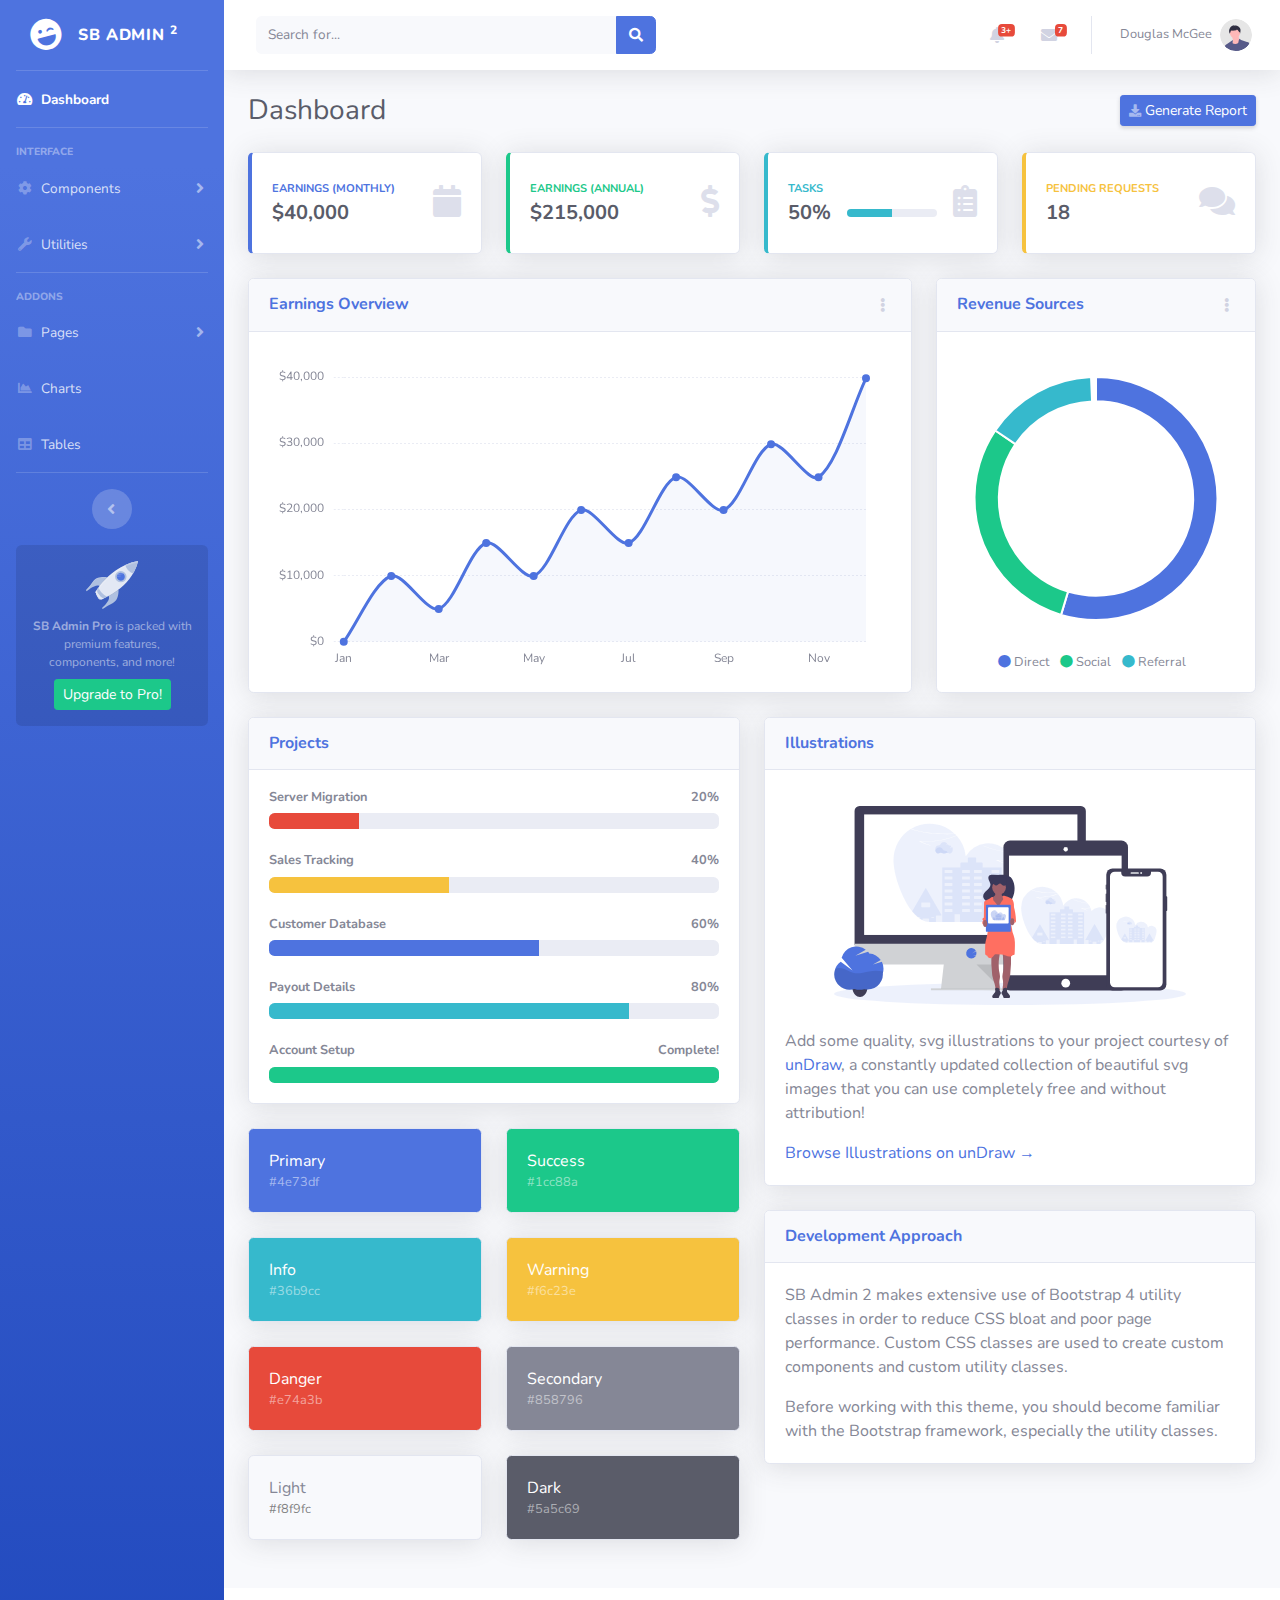
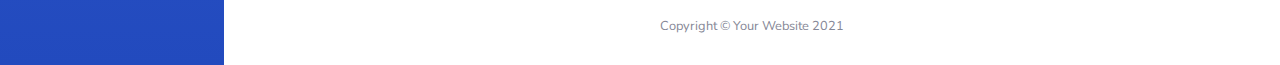
==== src/main/resources/static/index.html @ 627d1401 "Initial commit" ====
<!DOCTYPE html>
<html lang="en">

<head>

    <meta charset="utf-8">
    <meta http-equiv="X-UA-Compatible" content="IE=edge">
    <meta name="viewport" content="width=device-width, initial-scale=1, shrink-to-fit=no">
    <meta name="description" content="">
    <meta name="author" content="">

    <title>SB Admin 2 - Dashboard</title>

    <!-- Custom fonts for this template-->
    <link href="vendor/fontawesome-free/css/all.min.css" rel="stylesheet" type="text/css">
    <link
        href="https://fonts.googleapis.com/css?family=Nunito:200,200i,300,300i,400,400i,600,600i,700,700i,800,800i,900,900i"
        rel="stylesheet">

    <!-- Custom styles for this template-->
    <link href="css/sb-admin-2.min.css" rel="stylesheet">

</head>

<body id="page-top">

    <!-- Page Wrapper -->
    <div id="wrapper">

        <!-- Sidebar -->
        <ul class="navbar-nav bg-gradient-primary sidebar sidebar-dark accordion" id="accordionSidebar">

            <!-- Sidebar - Brand -->
            <a class="sidebar-brand d-flex align-items-center justify-content-center" href="index.html">
                <div class="sidebar-brand-icon rotate-n-15">
                    <i class="fas fa-laugh-wink"></i>
                </div>
                <div class="sidebar-brand-text mx-3">SB Admin <sup>2</sup></div>
            </a>

            <!-- Divider -->
            <hr class="sidebar-divider my-0">

            <!-- Nav Item - Dashboard -->
            <li class="nav-item active">
                <a class="nav-link" href="index.html">
                    <i class="fas fa-fw fa-tachometer-alt"></i>
                    <span>Dashboard</span></a>
            </li>

            <!-- Divider -->
            <hr class="sidebar-divider">

            <!-- Heading -->
            <div class="sidebar-heading">
                Interface
            </div>

            <!-- Nav Item - Pages Collapse Menu -->
            <li class="nav-item">
                <a class="nav-link collapsed" href="#" data-toggle="collapse" data-target="#collapseTwo"
                    aria-expanded="true" aria-controls="collapseTwo">
                    <i class="fas fa-fw fa-cog"></i>
                    <span>Components</span>
                </a>
                <div id="collapseTwo" class="collapse" aria-labelledby="headingTwo" data-parent="#accordionSidebar">
                    <div class="bg-white py-2 collapse-inner rounded">
                        <h6 class="collapse-header">Custom Components:</h6>
                        <a class="collapse-item" href="buttons.html">Buttons</a>
                        <a class="collapse-item" href="cards.html">Cards</a>
                    </div>
                </div>
            </li>

            <!-- Nav Item - Utilities Collapse Menu -->
            <li class="nav-item">
                <a class="nav-link collapsed" href="#" data-toggle="collapse" data-target="#collapseUtilities"
                    aria-expanded="true" aria-controls="collapseUtilities">
                    <i class="fas fa-fw fa-wrench"></i>
                    <span>Utilities</span>
                </a>
                <div id="collapseUtilities" class="collapse" aria-labelledby="headingUtilities"
                    data-parent="#accordionSidebar">
                    <div class="bg-white py-2 collapse-inner rounded">
                        <h6 class="collapse-header">Custom Utilities:</h6>
                        <a class="collapse-item" href="utilities-color.html">Colors</a>
                        <a class="collapse-item" href="utilities-border.html">Borders</a>
                        <a class="collapse-item" href="utilities-animation.html">Animations</a>
                        <a class="collapse-item" href="utilities-other.html">Other</a>
                    </div>
                </div>
            </li>

            <!-- Divider -->
            <hr class="sidebar-divider">

            <!-- Heading -->
            <div class="sidebar-heading">
                Addons
            </div>

            <!-- Nav Item - Pages Collapse Menu -->
            <li class="nav-item">
                <a class="nav-link collapsed" href="#" data-toggle="collapse" data-target="#collapsePages"
                    aria-expanded="true" aria-controls="collapsePages">
                    <i class="fas fa-fw fa-folder"></i>
                    <span>Pages</span>
                </a>
                <div id="collapsePages" class="collapse" aria-labelledby="headingPages" data-parent="#accordionSidebar">
                    <div class="bg-white py-2 collapse-inner rounded">
                        <h6 class="collapse-header">Login Screens:</h6>
                        <a class="collapse-item" href="login.html">Login</a>
                        <a class="collapse-item" href="register.html">Register</a>
                        <a class="collapse-item" href="forgot-password.html">Forgot Password</a>
                        <div class="collapse-divider"></div>
                        <h6 class="collapse-header">Other Pages:</h6>
                        <a class="collapse-item" href="404.html">404 Page</a>
                        <a class="collapse-item" href="blank.html">Blank Page</a>
                    </div>
                </div>
            </li>

            <!-- Nav Item - Charts -->
            <li class="nav-item">
                <a class="nav-link" href="charts.html">
                    <i class="fas fa-fw fa-chart-area"></i>
                    <span>Charts</span></a>
            </li>

            <!-- Nav Item - Tables -->
            <li class="nav-item">
                <a class="nav-link" href="tables.html">
                    <i class="fas fa-fw fa-table"></i>
                    <span>Tables</span></a>
            </li>

            <!-- Divider -->
            <hr class="sidebar-divider d-none d-md-block">

            <!-- Sidebar Toggler (Sidebar) -->
            <div class="text-center d-none d-md-inline">
                <button class="rounded-circle border-0" id="sidebarToggle"></button>
            </div>

            <!-- Sidebar Message -->
            <div class="sidebar-card d-none d-lg-flex">
                <img class="sidebar-card-illustration mb-2" src="img/undraw_rocket.svg" alt="...">
                <p class="text-center mb-2"><strong>SB Admin Pro</strong> is packed with premium features, components, and more!</p>
                <a class="btn btn-success btn-sm" href="https://startbootstrap.com/theme/sb-admin-pro">Upgrade to Pro!</a>
            </div>

        </ul>
        <!-- End of Sidebar -->

        <!-- Content Wrapper -->
        <div id="content-wrapper" class="d-flex flex-column">

            <!-- Main Content -->
            <div id="content">

                <!-- Topbar -->
                <nav class="navbar navbar-expand navbar-light bg-white topbar mb-4 static-top shadow">

                    <!-- Sidebar Toggle (Topbar) -->
                    <button id="sidebarToggleTop" class="btn btn-link d-md-none rounded-circle mr-3">
                        <i class="fa fa-bars"></i>
                    </button>

                    <!-- Topbar Search -->
                    <form
                        class="d-none d-sm-inline-block form-inline mr-auto ml-md-3 my-2 my-md-0 mw-100 navbar-search">
                        <div class="input-group">
                            <input type="text" class="form-control bg-light border-0 small" placeholder="Search for..."
                                aria-label="Search" aria-describedby="basic-addon2">
                            <div class="input-group-append">
                                <button class="btn btn-primary" type="button">
                                    <i class="fas fa-search fa-sm"></i>
                                </button>
                            </div>
                        </div>
                    </form>

                    <!-- Topbar Navbar -->
                    <ul class="navbar-nav ml-auto">

                        <!-- Nav Item - Search Dropdown (Visible Only XS) -->
                        <li class="nav-item dropdown no-arrow d-sm-none">
                            <a class="nav-link dropdown-toggle" href="#" id="searchDropdown" role="button"
                                data-toggle="dropdown" aria-haspopup="true" aria-expanded="false">
                                <i class="fas fa-search fa-fw"></i>
                            </a>
                            <!-- Dropdown - Messages -->
                            <div class="dropdown-menu dropdown-menu-right p-3 shadow animated--grow-in"
                                aria-labelledby="searchDropdown">
                                <form class="form-inline mr-auto w-100 navbar-search">
                                    <div class="input-group">
                                        <input type="text" class="form-control bg-light border-0 small"
                                            placeholder="Search for..." aria-label="Search"
                                            aria-describedby="basic-addon2">
                                        <div class="input-group-append">
                                            <button class="btn btn-primary" type="button">
                                                <i class="fas fa-search fa-sm"></i>
                                            </button>
                                        </div>
                                    </div>
                                </form>
                            </div>
                        </li>

                        <!-- Nav Item - Alerts -->
                        <li class="nav-item dropdown no-arrow mx-1">
                            <a class="nav-link dropdown-toggle" href="#" id="alertsDropdown" role="button"
                                data-toggle="dropdown" aria-haspopup="true" aria-expanded="false">
                                <i class="fas fa-bell fa-fw"></i>
                                <!-- Counter - Alerts -->
                                <span class="badge badge-danger badge-counter">3+</span>
                            </a>
                            <!-- Dropdown - Alerts -->
                            <div class="dropdown-list dropdown-menu dropdown-menu-right shadow animated--grow-in"
                                aria-labelledby="alertsDropdown">
                                <h6 class="dropdown-header">
                                    Alerts Center
                                </h6>
                                <a class="dropdown-item d-flex align-items-center" href="#">
                                    <div class="mr-3">
                                        <div class="icon-circle bg-primary">
                                            <i class="fas fa-file-alt text-white"></i>
                                        </div>
                                    </div>
                                    <div>
                                        <div class="small text-gray-500">December 12, 2019</div>
                                        <span class="font-weight-bold">A new monthly report is ready to download!</span>
                                    </div>
                                </a>
                                <a class="dropdown-item d-flex align-items-center" href="#">
                                    <div class="mr-3">
                                        <div class="icon-circle bg-success">
                                            <i class="fas fa-donate text-white"></i>
                                        </div>
                                    </div>
                                    <div>
                                        <div class="small text-gray-500">December 7, 2019</div>
                                        $290.29 has been deposited into your account!
                                    </div>
                                </a>
                                <a class="dropdown-item d-flex align-items-center" href="#">
                                    <div class="mr-3">
                                        <div class="icon-circle bg-warning">
                                            <i class="fas fa-exclamation-triangle text-white"></i>
                                        </div>
                                    </div>
                                    <div>
                                        <div class="small text-gray-500">December 2, 2019</div>
                                        Spending Alert: We've noticed unusually high spending for your account.
                                    </div>
                                </a>
                                <a class="dropdown-item text-center small text-gray-500" href="#">Show All Alerts</a>
                            </div>
                        </li>

                        <!-- Nav Item - Messages -->
                        <li class="nav-item dropdown no-arrow mx-1">
                            <a class="nav-link dropdown-toggle" href="#" id="messagesDropdown" role="button"
                                data-toggle="dropdown" aria-haspopup="true" aria-expanded="false">
                                <i class="fas fa-envelope fa-fw"></i>
                                <!-- Counter - Messages -->
                                <span class="badge badge-danger badge-counter">7</span>
                            </a>
                            <!-- Dropdown - Messages -->
                            <div class="dropdown-list dropdown-menu dropdown-menu-right shadow animated--grow-in"
                                aria-labelledby="messagesDropdown">
                                <h6 class="dropdown-header">
                                    Message Center
                                </h6>
                                <a class="dropdown-item d-flex align-items-center" href="#">
                                    <div class="dropdown-list-image mr-3">
                                        <img class="rounded-circle" src="img/undraw_profile_1.svg"
                                            alt="...">
                                        <div class="status-indicator bg-success"></div>
                                    </div>
                                    <div class="font-weight-bold">
                                        <div class="text-truncate">Hi there! I am wondering if you can help me with a
                                            problem I've been having.</div>
                                        <div class="small text-gray-500">Emily Fowler · 58m</div>
                                    </div>
                                </a>
                                <a class="dropdown-item d-flex align-items-center" href="#">
                                    <div class="dropdown-list-image mr-3">
                                        <img class="rounded-circle" src="img/undraw_profile_2.svg"
                                            alt="...">
                                        <div class="status-indicator"></div>
                                    </div>
                                    <div>
                                        <div class="text-truncate">I have the photos that you ordered last month, how
                                            would you like them sent to you?</div>
                                        <div class="small text-gray-500">Jae Chun · 1d</div>
                                    </div>
                                </a>
                                <a class="dropdown-item d-flex align-items-center" href="#">
                                    <div class="dropdown-list-image mr-3">
                                        <img class="rounded-circle" src="img/undraw_profile_3.svg"
                                            alt="...">
                                        <div class="status-indicator bg-warning"></div>
                                    </div>
                                    <div>
                                        <div class="text-truncate">Last month's report looks great, I am very happy with
                                            the progress so far, keep up the good work!</div>
                                        <div class="small text-gray-500">Morgan Alvarez · 2d</div>
                                    </div>
                                </a>
                                <a class="dropdown-item d-flex align-items-center" href="#">
                                    <div class="dropdown-list-image mr-3">
                                        <img class="rounded-circle" src="https://source.unsplash.com/Mv9hjnEUHR4/60x60"
                                            alt="...">
                                        <div class="status-indicator bg-success"></div>
                                    </div>
                                    <div>
                                        <div class="text-truncate">Am I a good boy? The reason I ask is because someone
                                            told me that people say this to all dogs, even if they aren't good...</div>
                                        <div class="small text-gray-500">Chicken the Dog · 2w</div>
                                    </div>
                                </a>
                                <a class="dropdown-item text-center small text-gray-500" href="#">Read More Messages</a>
                            </div>
                        </li>

                        <div class="topbar-divider d-none d-sm-block"></div>

                        <!-- Nav Item - User Information -->
                        <li class="nav-item dropdown no-arrow">
                            <a class="nav-link dropdown-toggle" href="#" id="userDropdown" role="button"
                                data-toggle="dropdown" aria-haspopup="true" aria-expanded="false">
                                <span class="mr-2 d-none d-lg-inline text-gray-600 small">Douglas McGee</span>
                                <img class="img-profile rounded-circle"
                                    src="img/undraw_profile.svg">
                            </a>
                            <!-- Dropdown - User Information -->
                            <div class="dropdown-menu dropdown-menu-right shadow animated--grow-in"
                                aria-labelledby="userDropdown">
                                <a class="dropdown-item" href="#">
                                    <i class="fas fa-user fa-sm fa-fw mr-2 text-gray-400"></i>
                                    Profile
                                </a>
                                <a class="dropdown-item" href="#">
                                    <i class="fas fa-cogs fa-sm fa-fw mr-2 text-gray-400"></i>
                                    Settings
                                </a>
                                <a class="dropdown-item" href="#">
                                    <i class="fas fa-list fa-sm fa-fw mr-2 text-gray-400"></i>
                                    Activity Log
                                </a>
                                <div class="dropdown-divider"></div>
                                <a class="dropdown-item" href="#" data-toggle="modal" data-target="#logoutModal">
                                    <i class="fas fa-sign-out-alt fa-sm fa-fw mr-2 text-gray-400"></i>
                                    Logout
                                </a>
                            </div>
                        </li>

                    </ul>

                </nav>
                <!-- End of Topbar -->

                <!-- Begin Page Content -->
                <div class="container-fluid">

                    <!-- Page Heading -->
                    <div class="d-sm-flex align-items-center justify-content-between mb-4">
                        <h1 class="h3 mb-0 text-gray-800">Dashboard</h1>
                        <a href="#" class="d-none d-sm-inline-block btn btn-sm btn-primary shadow-sm"><i
                                class="fas fa-download fa-sm text-white-50"></i> Generate Report</a>
                    </div>

                    <!-- Content Row -->
                    <div class="row">

                        <!-- Earnings (Monthly) Card Example -->
                        <div class="col-xl-3 col-md-6 mb-4">
                            <div class="card border-left-primary shadow h-100 py-2">
                                <div class="card-body">
                                    <div class="row no-gutters align-items-center">
                                        <div class="col mr-2">
                                            <div class="text-xs font-weight-bold text-primary text-uppercase mb-1">
                                                Earnings (Monthly)</div>
                                            <div class="h5 mb-0 font-weight-bold text-gray-800">$40,000</div>
                                        </div>
                                        <div class="col-auto">
                                            <i class="fas fa-calendar fa-2x text-gray-300"></i>
                                        </div>
                                    </div>
                                </div>
                            </div>
                        </div>

                        <!-- Earnings (Monthly) Card Example -->
                        <div class="col-xl-3 col-md-6 mb-4">
                            <div class="card border-left-success shadow h-100 py-2">
                                <div class="card-body">
                                    <div class="row no-gutters align-items-center">
                                        <div class="col mr-2">
                                            <div class="text-xs font-weight-bold text-success text-uppercase mb-1">
                                                Earnings (Annual)</div>
                                            <div class="h5 mb-0 font-weight-bold text-gray-800">$215,000</div>
                                        </div>
                                        <div class="col-auto">
                                            <i class="fas fa-dollar-sign fa-2x text-gray-300"></i>
                                        </div>
                                    </div>
                                </div>
                            </div>
                        </div>

                        <!-- Earnings (Monthly) Card Example -->
                        <div class="col-xl-3 col-md-6 mb-4">
                            <div class="card border-left-info shadow h-100 py-2">
                                <div class="card-body">
                                    <div class="row no-gutters align-items-center">
                                        <div class="col mr-2">
                                            <div class="text-xs font-weight-bold text-info text-uppercase mb-1">Tasks
                                            </div>
                                            <div class="row no-gutters align-items-center">
                                                <div class="col-auto">
                                                    <div class="h5 mb-0 mr-3 font-weight-bold text-gray-800">50%</div>
                                                </div>
                                                <div class="col">
                                                    <div class="progress progress-sm mr-2">
                                                        <div class="progress-bar bg-info" role="progressbar"
                                                            style="width: 50%" aria-valuenow="50" aria-valuemin="0"
                                                            aria-valuemax="100"></div>
                                                    </div>
                                                </div>
                                            </div>
                                        </div>
                                        <div class="col-auto">
                                            <i class="fas fa-clipboard-list fa-2x text-gray-300"></i>
                                        </div>
                                    </div>
                                </div>
                            </div>
                        </div>

                        <!-- Pending Requests Card Example -->
                        <div class="col-xl-3 col-md-6 mb-4">
                            <div class="card border-left-warning shadow h-100 py-2">
                                <div class="card-body">
                                    <div class="row no-gutters align-items-center">
                                        <div class="col mr-2">
                                            <div class="text-xs font-weight-bold text-warning text-uppercase mb-1">
                                                Pending Requests</div>
                                            <div class="h5 mb-0 font-weight-bold text-gray-800">18</div>
                                        </div>
                                        <div class="col-auto">
                                            <i class="fas fa-comments fa-2x text-gray-300"></i>
                                        </div>
                                    </div>
                                </div>
                            </div>
                        </div>
                    </div>

                    <!-- Content Row -->

                    <div class="row">

                        <!-- Area Chart -->
                        <div class="col-xl-8 col-lg-7">
                            <div class="card shadow mb-4">
                                <!-- Card Header - Dropdown -->
                                <div
                                    class="card-header py-3 d-flex flex-row align-items-center justify-content-between">
                                    <h6 class="m-0 font-weight-bold text-primary">Earnings Overview</h6>
                                    <div class="dropdown no-arrow">
                                        <a class="dropdown-toggle" href="#" role="button" id="dropdownMenuLink"
                                            data-toggle="dropdown" aria-haspopup="true" aria-expanded="false">
                                            <i class="fas fa-ellipsis-v fa-sm fa-fw text-gray-400"></i>
                                        </a>
                                        <div class="dropdown-menu dropdown-menu-right shadow animated--fade-in"
                                            aria-labelledby="dropdownMenuLink">
                                            <div class="dropdown-header">Dropdown Header:</div>
                                            <a class="dropdown-item" href="#">Action</a>
                                            <a class="dropdown-item" href="#">Another action</a>
                                            <div class="dropdown-divider"></div>
                                            <a class="dropdown-item" href="#">Something else here</a>
                                        </div>
                                    </div>
                                </div>
                                <!-- Card Body -->
                                <div class="card-body">
                                    <div class="chart-area">
                                        <canvas id="myAreaChart"></canvas>
                                    </div>
                                </div>
                            </div>
                        </div>

                        <!-- Pie Chart -->
                        <div class="col-xl-4 col-lg-5">
                            <div class="card shadow mb-4">
                                <!-- Card Header - Dropdown -->
                                <div
                                    class="card-header py-3 d-flex flex-row align-items-center justify-content-between">
                                    <h6 class="m-0 font-weight-bold text-primary">Revenue Sources</h6>
                                    <div class="dropdown no-arrow">
                                        <a class="dropdown-toggle" href="#" role="button" id="dropdownMenuLink"
                                            data-toggle="dropdown" aria-haspopup="true" aria-expanded="false">
                                            <i class="fas fa-ellipsis-v fa-sm fa-fw text-gray-400"></i>
                                        </a>
                                        <div class="dropdown-menu dropdown-menu-right shadow animated--fade-in"
                                            aria-labelledby="dropdownMenuLink">
                                            <div class="dropdown-header">Dropdown Header:</div>
                                            <a class="dropdown-item" href="#">Action</a>
                                            <a class="dropdown-item" href="#">Another action</a>
                                            <div class="dropdown-divider"></div>
                                            <a class="dropdown-item" href="#">Something else here</a>
                                        </div>
                                    </div>
                                </div>
                                <!-- Card Body -->
                                <div class="card-body">
                                    <div class="chart-pie pt-4 pb-2">
                                        <canvas id="myPieChart"></canvas>
                                    </div>
                                    <div class="mt-4 text-center small">
                                        <span class="mr-2">
                                            <i class="fas fa-circle text-primary"></i> Direct
                                        </span>
                                        <span class="mr-2">
                                            <i class="fas fa-circle text-success"></i> Social
                                        </span>
                                        <span class="mr-2">
                                            <i class="fas fa-circle text-info"></i> Referral
                                        </span>
                                    </div>
                                </div>
                            </div>
                        </div>
                    </div>

                    <!-- Content Row -->
                    <div class="row">

                        <!-- Content Column -->
                        <div class="col-lg-6 mb-4">

                            <!-- Project Card Example -->
                            <div class="card shadow mb-4">
                                <div class="card-header py-3">
                                    <h6 class="m-0 font-weight-bold text-primary">Projects</h6>
                                </div>
                                <div class="card-body">
                                    <h4 class="small font-weight-bold">Server Migration <span
                                            class="float-right">20%</span></h4>
                                    <div class="progress mb-4">
                                        <div class="progress-bar bg-danger" role="progressbar" style="width: 20%"
                                            aria-valuenow="20" aria-valuemin="0" aria-valuemax="100"></div>
                                    </div>
                                    <h4 class="small font-weight-bold">Sales Tracking <span
                                            class="float-right">40%</span></h4>
                                    <div class="progress mb-4">
                                        <div class="progress-bar bg-warning" role="progressbar" style="width: 40%"
                                            aria-valuenow="40" aria-valuemin="0" aria-valuemax="100"></div>
                                    </div>
                                    <h4 class="small font-weight-bold">Customer Database <span
                                            class="float-right">60%</span></h4>
                                    <div class="progress mb-4">
                                        <div class="progress-bar" role="progressbar" style="width: 60%"
                                            aria-valuenow="60" aria-valuemin="0" aria-valuemax="100"></div>
                                    </div>
                                    <h4 class="small font-weight-bold">Payout Details <span
                                            class="float-right">80%</span></h4>
                                    <div class="progress mb-4">
                                        <div class="progress-bar bg-info" role="progressbar" style="width: 80%"
                                            aria-valuenow="80" aria-valuemin="0" aria-valuemax="100"></div>
                                    </div>
                                    <h4 class="small font-weight-bold">Account Setup <span
                                            class="float-right">Complete!</span></h4>
                                    <div class="progress">
                                        <div class="progress-bar bg-success" role="progressbar" style="width: 100%"
                                            aria-valuenow="100" aria-valuemin="0" aria-valuemax="100"></div>
                                    </div>
                                </div>
                            </div>

                            <!-- Color System -->
                            <div class="row">
                                <div class="col-lg-6 mb-4">
                                    <div class="card bg-primary text-white shadow">
                                        <div class="card-body">
                                            Primary
                                            <div class="text-white-50 small">#4e73df</div>
                                        </div>
                                    </div>
                                </div>
                                <div class="col-lg-6 mb-4">
                                    <div class="card bg-success text-white shadow">
                                        <div class="card-body">
                                            Success
                                            <div class="text-white-50 small">#1cc88a</div>
                                        </div>
                                    </div>
                                </div>
                                <div class="col-lg-6 mb-4">
                                    <div class="card bg-info text-white shadow">
                                        <div class="card-body">
                                            Info
                                            <div class="text-white-50 small">#36b9cc</div>
                                        </div>
                                    </div>
                                </div>
                                <div class="col-lg-6 mb-4">
                                    <div class="card bg-warning text-white shadow">
                                        <div class="card-body">
                                            Warning
                                            <div class="text-white-50 small">#f6c23e</div>
                                        </div>
                                    </div>
                                </div>
                                <div class="col-lg-6 mb-4">
                                    <div class="card bg-danger text-white shadow">
                                        <div class="card-body">
                                            Danger
                                            <div class="text-white-50 small">#e74a3b</div>
                                        </div>
                                    </div>
                                </div>
                                <div class="col-lg-6 mb-4">
                                    <div class="card bg-secondary text-white shadow">
                                        <div class="card-body">
                                            Secondary
                                            <div class="text-white-50 small">#858796</div>
                                        </div>
                                    </div>
                                </div>
                                <div class="col-lg-6 mb-4">
                                    <div class="card bg-light text-black shadow">
                                        <div class="card-body">
                                            Light
                                            <div class="text-black-50 small">#f8f9fc</div>
                                        </div>
                                    </div>
                                </div>
                                <div class="col-lg-6 mb-4">
                                    <div class="card bg-dark text-white shadow">
                                        <div class="card-body">
                                            Dark
                                            <div class="text-white-50 small">#5a5c69</div>
                                        </div>
                                    </div>
                                </div>
                            </div>

                        </div>

                        <div class="col-lg-6 mb-4">

                            <!-- Illustrations -->
                            <div class="card shadow mb-4">
                                <div class="card-header py-3">
                                    <h6 class="m-0 font-weight-bold text-primary">Illustrations</h6>
                                </div>
                                <div class="card-body">
                                    <div class="text-center">
                                        <img class="img-fluid px-3 px-sm-4 mt-3 mb-4" style="width: 25rem;"
                                            src="img/undraw_posting_photo.svg" alt="...">
                                    </div>
                                    <p>Add some quality, svg illustrations to your project courtesy of <a
                                            target="_blank" rel="nofollow" href="https://undraw.co/">unDraw</a>, a
                                        constantly updated collection of beautiful svg images that you can use
                                        completely free and without attribution!</p>
                                    <a target="_blank" rel="nofollow" href="https://undraw.co/">Browse Illustrations on
                                        unDraw &rarr;</a>
                                </div>
                            </div>

                            <!-- Approach -->
                            <div class="card shadow mb-4">
                                <div class="card-header py-3">
                                    <h6 class="m-0 font-weight-bold text-primary">Development Approach</h6>
                                </div>
                                <div class="card-body">
                                    <p>SB Admin 2 makes extensive use of Bootstrap 4 utility classes in order to reduce
                                        CSS bloat and poor page performance. Custom CSS classes are used to create
                                        custom components and custom utility classes.</p>
                                    <p class="mb-0">Before working with this theme, you should become familiar with the
                                        Bootstrap framework, especially the utility classes.</p>
                                </div>
                            </div>

                        </div>
                    </div>

                </div>
                <!-- /.container-fluid -->

            </div>
            <!-- End of Main Content -->

            <!-- Footer -->
            <footer class="sticky-footer bg-white">
                <div class="container my-auto">
                    <div class="copyright text-center my-auto">
                        <span>Copyright &copy; Your Website 2021</span>
                    </div>
                </div>
            </footer>
            <!-- End of Footer -->

        </div>
        <!-- End of Content Wrapper -->

    </div>
    <!-- End of Page Wrapper -->

    <!-- Scroll to Top Button-->
    <a class="scroll-to-top rounded" href="#page-top">
        <i class="fas fa-angle-up"></i>
    </a>

    <!-- Logout Modal-->
    <div class="modal fade" id="logoutModal" tabindex="-1" role="dialog" aria-labelledby="exampleModalLabel"
        aria-hidden="true">
        <div class="modal-dialog" role="document">
            <div class="modal-content">
                <div class="modal-header">
                    <h5 class="modal-title" id="exampleModalLabel">Ready to Leave?</h5>
                    <button class="close" type="button" data-dismiss="modal" aria-label="Close">
                        <span aria-hidden="true">×</span>
                    </button>
                </div>
                <div class="modal-body">Select "Logout" below if you are ready to end your current session.</div>
                <div class="modal-footer">
                    <button class="btn btn-secondary" type="button" data-dismiss="modal">Cancel</button>
                    <a class="btn btn-primary" href="login.html">Logout</a>
                </div>
            </div>
        </div>
    </div>

    <!-- Bootstrap core JavaScript-->
    <script src="vendor/jquery/jquery.min.js"></script>
    <script src="vendor/bootstrap/js/bootstrap.bundle.min.js"></script>

    <!-- Core plugin JavaScript-->
    <script src="vendor/jquery-easing/jquery.easing.min.js"></script>

    <!-- Custom scripts for all pages-->
    <script src="js/sb-admin-2.min.js"></script>

    <!-- Page level plugins -->
    <script src="vendor/chart.js/Chart.min.js"></script>

    <!-- Page level custom scripts -->
    <script src="js/demo/chart-area-demo.js"></script>
    <script src="js/demo/chart-pie-demo.js"></script>

</body>

</html>
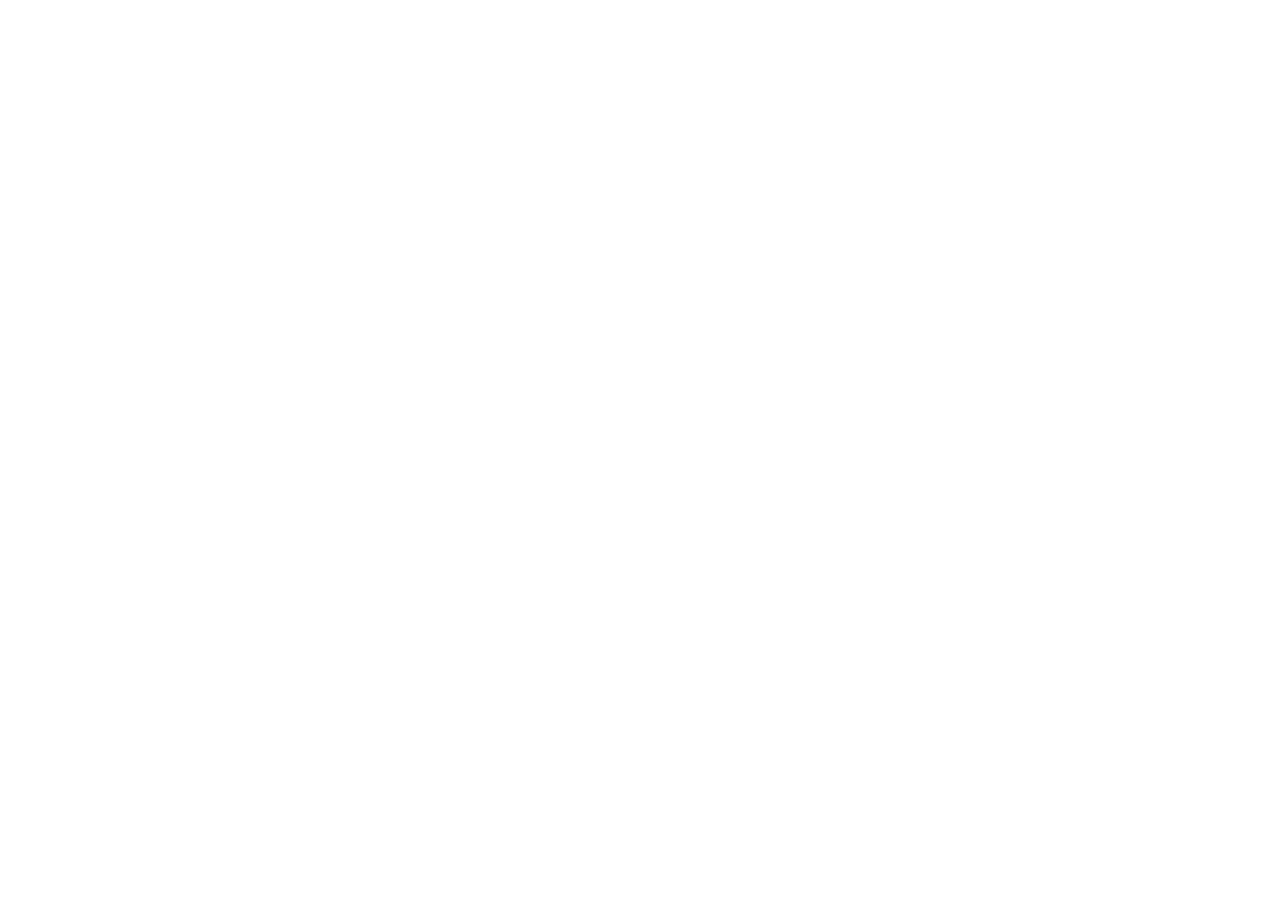
==== commit 54d29d7a: "Traducido a ReactJS." ====
--- a/src/main/resources/static/index.html
+++ b/src/main/resources/static/index.html
@@ -1,759 +1 @@
-<!DOCTYPE html>
-<html lang="en">
-
-<head>
-
-    <meta charset="utf-8">
-    <meta http-equiv="X-UA-Compatible" content="IE=edge">
-    <meta name="viewport" content="width=device-width, initial-scale=1, shrink-to-fit=no">
-    <meta name="description" content="">
-    <meta name="author" content="">
-
-    <title>SB Admin 2 - Dashboard</title>
-
-    <!-- Custom fonts for this template-->
-    <link href="vendor/fontawesome-free/css/all.min.css" rel="stylesheet" type="text/css">
-    <link
-        href="https://fonts.googleapis.com/css?family=Nunito:200,200i,300,300i,400,400i,600,600i,700,700i,800,800i,900,900i"
-        rel="stylesheet">
-
-    <!-- Custom styles for this template-->
-    <link href="css/sb-admin-2.min.css" rel="stylesheet">
-
-</head>
-
-<body id="page-top">
-
-    <!-- Page Wrapper -->
-    <div id="wrapper">
-
-        <!-- Sidebar -->
-        <ul class="navbar-nav bg-gradient-primary sidebar sidebar-dark accordion" id="accordionSidebar">
-
-            <!-- Sidebar - Brand -->
-            <a class="sidebar-brand d-flex align-items-center justify-content-center" href="index.html">
-                <div class="sidebar-brand-icon rotate-n-15">
-                    <i class="fas fa-laugh-wink"></i>
-                </div>
-                <div class="sidebar-brand-text mx-3">SB Admin <sup>2</sup></div>
-            </a>
-
-            <!-- Divider -->
-            <hr class="sidebar-divider my-0">
-
-            <!-- Nav Item - Dashboard -->
-            <li class="nav-item active">
-                <a class="nav-link" href="index.html">
-                    <i class="fas fa-fw fa-tachometer-alt"></i>
-                    <span>Dashboard</span></a>
-            </li>
-
-            <!-- Divider -->
-            <hr class="sidebar-divider">
-
-            <!-- Heading -->
-            <div class="sidebar-heading">
-                Interface
-            </div>
-
-            <!-- Nav Item - Pages Collapse Menu -->
-            <li class="nav-item">
-                <a class="nav-link collapsed" href="#" data-toggle="collapse" data-target="#collapseTwo"
-                    aria-expanded="true" aria-controls="collapseTwo">
-                    <i class="fas fa-fw fa-cog"></i>
-                    <span>Components</span>
-                </a>
-                <div id="collapseTwo" class="collapse" aria-labelledby="headingTwo" data-parent="#accordionSidebar">
-                    <div class="bg-white py-2 collapse-inner rounded">
-                        <h6 class="collapse-header">Custom Components:</h6>
-                        <a class="collapse-item" href="buttons.html">Buttons</a>
-                        <a class="collapse-item" href="cards.html">Cards</a>
-                    </div>
-                </div>
-            </li>
-
-            <!-- Nav Item - Utilities Collapse Menu -->
-            <li class="nav-item">
-                <a class="nav-link collapsed" href="#" data-toggle="collapse" data-target="#collapseUtilities"
-                    aria-expanded="true" aria-controls="collapseUtilities">
-                    <i class="fas fa-fw fa-wrench"></i>
-                    <span>Utilities</span>
-                </a>
-                <div id="collapseUtilities" class="collapse" aria-labelledby="headingUtilities"
-                    data-parent="#accordionSidebar">
-                    <div class="bg-white py-2 collapse-inner rounded">
-                        <h6 class="collapse-header">Custom Utilities:</h6>
-                        <a class="collapse-item" href="utilities-color.html">Colors</a>
-                        <a class="collapse-item" href="utilities-border.html">Borders</a>
-                        <a class="collapse-item" href="utilities-animation.html">Animations</a>
-                        <a class="collapse-item" href="utilities-other.html">Other</a>
-                    </div>
-                </div>
-            </li>
-
-            <!-- Divider -->
-            <hr class="sidebar-divider">
-
-            <!-- Heading -->
-            <div class="sidebar-heading">
-                Addons
-            </div>
-
-            <!-- Nav Item - Pages Collapse Menu -->
-            <li class="nav-item">
-                <a class="nav-link collapsed" href="#" data-toggle="collapse" data-target="#collapsePages"
-                    aria-expanded="true" aria-controls="collapsePages">
-                    <i class="fas fa-fw fa-folder"></i>
-                    <span>Pages</span>
-                </a>
-                <div id="collapsePages" class="collapse" aria-labelledby="headingPages" data-parent="#accordionSidebar">
-                    <div class="bg-white py-2 collapse-inner rounded">
-                        <h6 class="collapse-header">Login Screens:</h6>
-                        <a class="collapse-item" href="login.html">Login</a>
-                        <a class="collapse-item" href="register.html">Register</a>
-                        <a class="collapse-item" href="forgot-password.html">Forgot Password</a>
-                        <div class="collapse-divider"></div>
-                        <h6 class="collapse-header">Other Pages:</h6>
-                        <a class="collapse-item" href="404.html">404 Page</a>
-                        <a class="collapse-item" href="blank.html">Blank Page</a>
-                    </div>
-                </div>
-            </li>
-
-            <!-- Nav Item - Charts -->
-            <li class="nav-item">
-                <a class="nav-link" href="charts.html">
-                    <i class="fas fa-fw fa-chart-area"></i>
-                    <span>Charts</span></a>
-            </li>
-
-            <!-- Nav Item - Tables -->
-            <li class="nav-item">
-                <a class="nav-link" href="tables.html">
-                    <i class="fas fa-fw fa-table"></i>
-                    <span>Tables</span></a>
-            </li>
-
-            <!-- Divider -->
-            <hr class="sidebar-divider d-none d-md-block">
-
-            <!-- Sidebar Toggler (Sidebar) -->
-            <div class="text-center d-none d-md-inline">
-                <button class="rounded-circle border-0" id="sidebarToggle"></button>
-            </div>
-
-            <!-- Sidebar Message -->
-            <div class="sidebar-card d-none d-lg-flex">
-                <img class="sidebar-card-illustration mb-2" src="img/undraw_rocket.svg" alt="...">
-                <p class="text-center mb-2"><strong>SB Admin Pro</strong> is packed with premium features, components, and more!</p>
-                <a class="btn btn-success btn-sm" href="https://startbootstrap.com/theme/sb-admin-pro">Upgrade to Pro!</a>
-            </div>
-
-        </ul>
-        <!-- End of Sidebar -->
-
-        <!-- Content Wrapper -->
-        <div id="content-wrapper" class="d-flex flex-column">
-
-            <!-- Main Content -->
-            <div id="content">
-
-                <!-- Topbar -->
-                <nav class="navbar navbar-expand navbar-light bg-white topbar mb-4 static-top shadow">
-
-                    <!-- Sidebar Toggle (Topbar) -->
-                    <button id="sidebarToggleTop" class="btn btn-link d-md-none rounded-circle mr-3">
-                        <i class="fa fa-bars"></i>
-                    </button>
-
-                    <!-- Topbar Search -->
-                    <form
-                        class="d-none d-sm-inline-block form-inline mr-auto ml-md-3 my-2 my-md-0 mw-100 navbar-search">
-                        <div class="input-group">
-                            <input type="text" class="form-control bg-light border-0 small" placeholder="Search for..."
-                                aria-label="Search" aria-describedby="basic-addon2">
-                            <div class="input-group-append">
-                                <button class="btn btn-primary" type="button">
-                                    <i class="fas fa-search fa-sm"></i>
-                                </button>
-                            </div>
-                        </div>
-                    </form>
-
-                    <!-- Topbar Navbar -->
-                    <ul class="navbar-nav ml-auto">
-
-                        <!-- Nav Item - Search Dropdown (Visible Only XS) -->
-                        <li class="nav-item dropdown no-arrow d-sm-none">
-                            <a class="nav-link dropdown-toggle" href="#" id="searchDropdown" role="button"
-                                data-toggle="dropdown" aria-haspopup="true" aria-expanded="false">
-                                <i class="fas fa-search fa-fw"></i>
-                            </a>
-                            <!-- Dropdown - Messages -->
-                            <div class="dropdown-menu dropdown-menu-right p-3 shadow animated--grow-in"
-                                aria-labelledby="searchDropdown">
-                                <form class="form-inline mr-auto w-100 navbar-search">
-                                    <div class="input-group">
-                                        <input type="text" class="form-control bg-light border-0 small"
-                                            placeholder="Search for..." aria-label="Search"
-                                            aria-describedby="basic-addon2">
-                                        <div class="input-group-append">
-                                            <button class="btn btn-primary" type="button">
-                                                <i class="fas fa-search fa-sm"></i>
-                                            </button>
-                                        </div>
-                                    </div>
-                                </form>
-                            </div>
-                        </li>
-
-                        <!-- Nav Item - Alerts -->
-                        <li class="nav-item dropdown no-arrow mx-1">
-                            <a class="nav-link dropdown-toggle" href="#" id="alertsDropdown" role="button"
-                                data-toggle="dropdown" aria-haspopup="true" aria-expanded="false">
-                                <i class="fas fa-bell fa-fw"></i>
-                                <!-- Counter - Alerts -->
-                                <span class="badge badge-danger badge-counter">3+</span>
-                            </a>
-                            <!-- Dropdown - Alerts -->
-                            <div class="dropdown-list dropdown-menu dropdown-menu-right shadow animated--grow-in"
-                                aria-labelledby="alertsDropdown">
-                                <h6 class="dropdown-header">
-                                    Alerts Center
-                                </h6>
-                                <a class="dropdown-item d-flex align-items-center" href="#">
-                                    <div class="mr-3">
-                                        <div class="icon-circle bg-primary">
-                                            <i class="fas fa-file-alt text-white"></i>
-                                        </div>
-                                    </div>
-                                    <div>
-                                        <div class="small text-gray-500">December 12, 2019</div>
-                                        <span class="font-weight-bold">A new monthly report is ready to download!</span>
-                                    </div>
-                                </a>
-                                <a class="dropdown-item d-flex align-items-center" href="#">
-                                    <div class="mr-3">
-                                        <div class="icon-circle bg-success">
-                                            <i class="fas fa-donate text-white"></i>
-                                        </div>
-                                    </div>
-                                    <div>
-                                        <div class="small text-gray-500">December 7, 2019</div>
-                                        $290.29 has been deposited into your account!
-                                    </div>
-                                </a>
-                                <a class="dropdown-item d-flex align-items-center" href="#">
-                                    <div class="mr-3">
-                                        <div class="icon-circle bg-warning">
-                                            <i class="fas fa-exclamation-triangle text-white"></i>
-                                        </div>
-                                    </div>
-                                    <div>
-                                        <div class="small text-gray-500">December 2, 2019</div>
-                                        Spending Alert: We've noticed unusually high spending for your account.
-                                    </div>
-                                </a>
-                                <a class="dropdown-item text-center small text-gray-500" href="#">Show All Alerts</a>
-                            </div>
-                        </li>
-
-                        <!-- Nav Item - Messages -->
-                        <li class="nav-item dropdown no-arrow mx-1">
-                            <a class="nav-link dropdown-toggle" href="#" id="messagesDropdown" role="button"
-                                data-toggle="dropdown" aria-haspopup="true" aria-expanded="false">
-                                <i class="fas fa-envelope fa-fw"></i>
-                                <!-- Counter - Messages -->
-                                <span class="badge badge-danger badge-counter">7</span>
-                            </a>
-                            <!-- Dropdown - Messages -->
-                            <div class="dropdown-list dropdown-menu dropdown-menu-right shadow animated--grow-in"
-                                aria-labelledby="messagesDropdown">
-                                <h6 class="dropdown-header">
-                                    Message Center
-                                </h6>
-                                <a class="dropdown-item d-flex align-items-center" href="#">
-                                    <div class="dropdown-list-image mr-3">
-                                        <img class="rounded-circle" src="img/undraw_profile_1.svg"
-                                            alt="...">
-                                        <div class="status-indicator bg-success"></div>
-                                    </div>
-                                    <div class="font-weight-bold">
-                                        <div class="text-truncate">Hi there! I am wondering if you can help me with a
-                                            problem I've been having.</div>
-                                        <div class="small text-gray-500">Emily Fowler · 58m</div>
-                                    </div>
-                                </a>
-                                <a class="dropdown-item d-flex align-items-center" href="#">
-                                    <div class="dropdown-list-image mr-3">
-                                        <img class="rounded-circle" src="img/undraw_profile_2.svg"
-                                            alt="...">
-                                        <div class="status-indicator"></div>
-                                    </div>
-                                    <div>
-                                        <div class="text-truncate">I have the photos that you ordered last month, how
-                                            would you like them sent to you?</div>
-                                        <div class="small text-gray-500">Jae Chun · 1d</div>
-                                    </div>
-                                </a>
-                                <a class="dropdown-item d-flex align-items-center" href="#">
-                                    <div class="dropdown-list-image mr-3">
-                                        <img class="rounded-circle" src="img/undraw_profile_3.svg"
-                                            alt="...">
-                                        <div class="status-indicator bg-warning"></div>
-                                    </div>
-                                    <div>
-                                        <div class="text-truncate">Last month's report looks great, I am very happy with
-                                            the progress so far, keep up the good work!</div>
-                                        <div class="small text-gray-500">Morgan Alvarez · 2d</div>
-                                    </div>
-                                </a>
-                                <a class="dropdown-item d-flex align-items-center" href="#">
-                                    <div class="dropdown-list-image mr-3">
-                                        <img class="rounded-circle" src="https://source.unsplash.com/Mv9hjnEUHR4/60x60"
-                                            alt="...">
-                                        <div class="status-indicator bg-success"></div>
-                                    </div>
-                                    <div>
-                                        <div class="text-truncate">Am I a good boy? The reason I ask is because someone
-                                            told me that people say this to all dogs, even if they aren't good...</div>
-                                        <div class="small text-gray-500">Chicken the Dog · 2w</div>
-                                    </div>
-                                </a>
-                                <a class="dropdown-item text-center small text-gray-500" href="#">Read More Messages</a>
-                            </div>
-                        </li>
-
-                        <div class="topbar-divider d-none d-sm-block"></div>
-
-                        <!-- Nav Item - User Information -->
-                        <li class="nav-item dropdown no-arrow">
-                            <a class="nav-link dropdown-toggle" href="#" id="userDropdown" role="button"
-                                data-toggle="dropdown" aria-haspopup="true" aria-expanded="false">
-                                <span class="mr-2 d-none d-lg-inline text-gray-600 small">Douglas McGee</span>
-                                <img class="img-profile rounded-circle"
-                                    src="img/undraw_profile.svg">
-                            </a>
-                            <!-- Dropdown - User Information -->
-                            <div class="dropdown-menu dropdown-menu-right shadow animated--grow-in"
-                                aria-labelledby="userDropdown">
-                                <a class="dropdown-item" href="#">
-                                    <i class="fas fa-user fa-sm fa-fw mr-2 text-gray-400"></i>
-                                    Profile
-                                </a>
-                                <a class="dropdown-item" href="#">
-                                    <i class="fas fa-cogs fa-sm fa-fw mr-2 text-gray-400"></i>
-                                    Settings
-                                </a>
-                                <a class="dropdown-item" href="#">
-                                    <i class="fas fa-list fa-sm fa-fw mr-2 text-gray-400"></i>
-                                    Activity Log
-                                </a>
-                                <div class="dropdown-divider"></div>
-                                <a class="dropdown-item" href="#" data-toggle="modal" data-target="#logoutModal">
-                                    <i class="fas fa-sign-out-alt fa-sm fa-fw mr-2 text-gray-400"></i>
-                                    Logout
-                                </a>
-                            </div>
-                        </li>
-
-                    </ul>
-
-                </nav>
-                <!-- End of Topbar -->
-
-                <!-- Begin Page Content -->
-                <div class="container-fluid">
-
-                    <!-- Page Heading -->
-                    <div class="d-sm-flex align-items-center justify-content-between mb-4">
-                        <h1 class="h3 mb-0 text-gray-800">Dashboard</h1>
-                        <a href="#" class="d-none d-sm-inline-block btn btn-sm btn-primary shadow-sm"><i
-                                class="fas fa-download fa-sm text-white-50"></i> Generate Report</a>
-                    </div>
-
-                    <!-- Content Row -->
-                    <div class="row">
-
-                        <!-- Earnings (Monthly) Card Example -->
-                        <div class="col-xl-3 col-md-6 mb-4">
-                            <div class="card border-left-primary shadow h-100 py-2">
-                                <div class="card-body">
-                                    <div class="row no-gutters align-items-center">
-                                        <div class="col mr-2">
-                                            <div class="text-xs font-weight-bold text-primary text-uppercase mb-1">
-                                                Earnings (Monthly)</div>
-                                            <div class="h5 mb-0 font-weight-bold text-gray-800">$40,000</div>
-                                        </div>
-                                        <div class="col-auto">
-                                            <i class="fas fa-calendar fa-2x text-gray-300"></i>
-                                        </div>
-                                    </div>
-                                </div>
-                            </div>
-                        </div>
-
-                        <!-- Earnings (Monthly) Card Example -->
-                        <div class="col-xl-3 col-md-6 mb-4">
-                            <div class="card border-left-success shadow h-100 py-2">
-                                <div class="card-body">
-                                    <div class="row no-gutters align-items-center">
-                                        <div class="col mr-2">
-                                            <div class="text-xs font-weight-bold text-success text-uppercase mb-1">
-                                                Earnings (Annual)</div>
-                                            <div class="h5 mb-0 font-weight-bold text-gray-800">$215,000</div>
-                                        </div>
-                                        <div class="col-auto">
-                                            <i class="fas fa-dollar-sign fa-2x text-gray-300"></i>
-                                        </div>
-                                    </div>
-                                </div>
-                            </div>
-                        </div>
-
-                        <!-- Earnings (Monthly) Card Example -->
-                        <div class="col-xl-3 col-md-6 mb-4">
-                            <div class="card border-left-info shadow h-100 py-2">
-                                <div class="card-body">
-                                    <div class="row no-gutters align-items-center">
-                                        <div class="col mr-2">
-                                            <div class="text-xs font-weight-bold text-info text-uppercase mb-1">Tasks
-                                            </div>
-                                            <div class="row no-gutters align-items-center">
-                                                <div class="col-auto">
-                                                    <div class="h5 mb-0 mr-3 font-weight-bold text-gray-800">50%</div>
-                                                </div>
-                                                <div class="col">
-                                                    <div class="progress progress-sm mr-2">
-                                                        <div class="progress-bar bg-info" role="progressbar"
-                                                            style="width: 50%" aria-valuenow="50" aria-valuemin="0"
-                                                            aria-valuemax="100"></div>
-                                                    </div>
-                                                </div>
-                                            </div>
-                                        </div>
-                                        <div class="col-auto">
-                                            <i class="fas fa-clipboard-list fa-2x text-gray-300"></i>
-                                        </div>
-                                    </div>
-                                </div>
-                            </div>
-                        </div>
-
-                        <!-- Pending Requests Card Example -->
-                        <div class="col-xl-3 col-md-6 mb-4">
-                            <div class="card border-left-warning shadow h-100 py-2">
-                                <div class="card-body">
-                                    <div class="row no-gutters align-items-center">
-                                        <div class="col mr-2">
-                                            <div class="text-xs font-weight-bold text-warning text-uppercase mb-1">
-                                                Pending Requests</div>
-                                            <div class="h5 mb-0 font-weight-bold text-gray-800">18</div>
-                                        </div>
-                                        <div class="col-auto">
-                                            <i class="fas fa-comments fa-2x text-gray-300"></i>
-                                        </div>
-                                    </div>
-                                </div>
-                            </div>
-                        </div>
-                    </div>
-
-                    <!-- Content Row -->
-
-                    <div class="row">
-
-                        <!-- Area Chart -->
-                        <div class="col-xl-8 col-lg-7">
-                            <div class="card shadow mb-4">
-                                <!-- Card Header - Dropdown -->
-                                <div
-                                    class="card-header py-3 d-flex flex-row align-items-center justify-content-between">
-                                    <h6 class="m-0 font-weight-bold text-primary">Earnings Overview</h6>
-                                    <div class="dropdown no-arrow">
-                                        <a class="dropdown-toggle" href="#" role="button" id="dropdownMenuLink"
-                                            data-toggle="dropdown" aria-haspopup="true" aria-expanded="false">
-                                            <i class="fas fa-ellipsis-v fa-sm fa-fw text-gray-400"></i>
-                                        </a>
-                                        <div class="dropdown-menu dropdown-menu-right shadow animated--fade-in"
-                                            aria-labelledby="dropdownMenuLink">
-                                            <div class="dropdown-header">Dropdown Header:</div>
-                                            <a class="dropdown-item" href="#">Action</a>
-                                            <a class="dropdown-item" href="#">Another action</a>
-                                            <div class="dropdown-divider"></div>
-                                            <a class="dropdown-item" href="#">Something else here</a>
-                                        </div>
-                                    </div>
-                                </div>
-                                <!-- Card Body -->
-                                <div class="card-body">
-                                    <div class="chart-area">
-                                        <canvas id="myAreaChart"></canvas>
-                                    </div>
-                                </div>
-                            </div>
-                        </div>
-
-                        <!-- Pie Chart -->
-                        <div class="col-xl-4 col-lg-5">
-                            <div class="card shadow mb-4">
-                                <!-- Card Header - Dropdown -->
-                                <div
-                                    class="card-header py-3 d-flex flex-row align-items-center justify-content-between">
-                                    <h6 class="m-0 font-weight-bold text-primary">Revenue Sources</h6>
-                                    <div class="dropdown no-arrow">
-                                        <a class="dropdown-toggle" href="#" role="button" id="dropdownMenuLink"
-                                            data-toggle="dropdown" aria-haspopup="true" aria-expanded="false">
-                                            <i class="fas fa-ellipsis-v fa-sm fa-fw text-gray-400"></i>
-                                        </a>
-                                        <div class="dropdown-menu dropdown-menu-right shadow animated--fade-in"
-                                            aria-labelledby="dropdownMenuLink">
-                                            <div class="dropdown-header">Dropdown Header:</div>
-                                            <a class="dropdown-item" href="#">Action</a>
-                                            <a class="dropdown-item" href="#">Another action</a>
-                                            <div class="dropdown-divider"></div>
-                                            <a class="dropdown-item" href="#">Something else here</a>
-                                        </div>
-                                    </div>
-                                </div>
-                                <!-- Card Body -->
-                                <div class="card-body">
-                                    <div class="chart-pie pt-4 pb-2">
-                                        <canvas id="myPieChart"></canvas>
-                                    </div>
-                                    <div class="mt-4 text-center small">
-                                        <span class="mr-2">
-                                            <i class="fas fa-circle text-primary"></i> Direct
-                                        </span>
-                                        <span class="mr-2">
-                                            <i class="fas fa-circle text-success"></i> Social
-                                        </span>
-                                        <span class="mr-2">
-                                            <i class="fas fa-circle text-info"></i> Referral
-                                        </span>
-                                    </div>
-                                </div>
-                            </div>
-                        </div>
-                    </div>
-
-                    <!-- Content Row -->
-                    <div class="row">
-
-                        <!-- Content Column -->
-                        <div class="col-lg-6 mb-4">
-
-                            <!-- Project Card Example -->
-                            <div class="card shadow mb-4">
-                                <div class="card-header py-3">
-                                    <h6 class="m-0 font-weight-bold text-primary">Projects</h6>
-                                </div>
-                                <div class="card-body">
-                                    <h4 class="small font-weight-bold">Server Migration <span
-                                            class="float-right">20%</span></h4>
-                                    <div class="progress mb-4">
-                                        <div class="progress-bar bg-danger" role="progressbar" style="width: 20%"
-                                            aria-valuenow="20" aria-valuemin="0" aria-valuemax="100"></div>
-                                    </div>
-                                    <h4 class="small font-weight-bold">Sales Tracking <span
-                                            class="float-right">40%</span></h4>
-                                    <div class="progress mb-4">
-                                        <div class="progress-bar bg-warning" role="progressbar" style="width: 40%"
-                                            aria-valuenow="40" aria-valuemin="0" aria-valuemax="100"></div>
-                                    </div>
-                                    <h4 class="small font-weight-bold">Customer Database <span
-                                            class="float-right">60%</span></h4>
-                                    <div class="progress mb-4">
-                                        <div class="progress-bar" role="progressbar" style="width: 60%"
-                                            aria-valuenow="60" aria-valuemin="0" aria-valuemax="100"></div>
-                                    </div>
-                                    <h4 class="small font-weight-bold">Payout Details <span
-                                            class="float-right">80%</span></h4>
-                                    <div class="progress mb-4">
-                                        <div class="progress-bar bg-info" role="progressbar" style="width: 80%"
-                                            aria-valuenow="80" aria-valuemin="0" aria-valuemax="100"></div>
-                                    </div>
-                                    <h4 class="small font-weight-bold">Account Setup <span
-                                            class="float-right">Complete!</span></h4>
-                                    <div class="progress">
-                                        <div class="progress-bar bg-success" role="progressbar" style="width: 100%"
-                                            aria-valuenow="100" aria-valuemin="0" aria-valuemax="100"></div>
-                                    </div>
-                                </div>
-                            </div>
-
-                            <!-- Color System -->
-                            <div class="row">
-                                <div class="col-lg-6 mb-4">
-                                    <div class="card bg-primary text-white shadow">
-                                        <div class="card-body">
-                                            Primary
-                                            <div class="text-white-50 small">#4e73df</div>
-                                        </div>
-                                    </div>
-                                </div>
-                                <div class="col-lg-6 mb-4">
-                                    <div class="card bg-success text-white shadow">
-                                        <div class="card-body">
-                                            Success
-                                            <div class="text-white-50 small">#1cc88a</div>
-                                        </div>
-                                    </div>
-                                </div>
-                                <div class="col-lg-6 mb-4">
-                                    <div class="card bg-info text-white shadow">
-                                        <div class="card-body">
-                                            Info
-                                            <div class="text-white-50 small">#36b9cc</div>
-                                        </div>
-                                    </div>
-                                </div>
-                                <div class="col-lg-6 mb-4">
-                                    <div class="card bg-warning text-white shadow">
-                                        <div class="card-body">
-                                            Warning
-                                            <div class="text-white-50 small">#f6c23e</div>
-                                        </div>
-                                    </div>
-                                </div>
-                                <div class="col-lg-6 mb-4">
-                                    <div class="card bg-danger text-white shadow">
-                                        <div class="card-body">
-                                            Danger
-                                            <div class="text-white-50 small">#e74a3b</div>
-                                        </div>
-                                    </div>
-                                </div>
-                                <div class="col-lg-6 mb-4">
-                                    <div class="card bg-secondary text-white shadow">
-                                        <div class="card-body">
-                                            Secondary
-                                            <div class="text-white-50 small">#858796</div>
-                                        </div>
-                                    </div>
-                                </div>
-                                <div class="col-lg-6 mb-4">
-                                    <div class="card bg-light text-black shadow">
-                                        <div class="card-body">
-                                            Light
-                                            <div class="text-black-50 small">#f8f9fc</div>
-                                        </div>
-                                    </div>
-                                </div>
-                                <div class="col-lg-6 mb-4">
-                                    <div class="card bg-dark text-white shadow">
-                                        <div class="card-body">
-                                            Dark
-                                            <div class="text-white-50 small">#5a5c69</div>
-                                        </div>
-                                    </div>
-                                </div>
-                            </div>
-
-                        </div>
-
-                        <div class="col-lg-6 mb-4">
-
-                            <!-- Illustrations -->
-                            <div class="card shadow mb-4">
-                                <div class="card-header py-3">
-                                    <h6 class="m-0 font-weight-bold text-primary">Illustrations</h6>
-                                </div>
-                                <div class="card-body">
-                                    <div class="text-center">
-                                        <img class="img-fluid px-3 px-sm-4 mt-3 mb-4" style="width: 25rem;"
-                                            src="img/undraw_posting_photo.svg" alt="...">
-                                    </div>
-                                    <p>Add some quality, svg illustrations to your project courtesy of <a
-                                            target="_blank" rel="nofollow" href="https://undraw.co/">unDraw</a>, a
-                                        constantly updated collection of beautiful svg images that you can use
-                                        completely free and without attribution!</p>
-                                    <a target="_blank" rel="nofollow" href="https://undraw.co/">Browse Illustrations on
-                                        unDraw &rarr;</a>
-                                </div>
-                            </div>
-
-                            <!-- Approach -->
-                            <div class="card shadow mb-4">
-                                <div class="card-header py-3">
-                                    <h6 class="m-0 font-weight-bold text-primary">Development Approach</h6>
-                                </div>
-                                <div class="card-body">
-                                    <p>SB Admin 2 makes extensive use of Bootstrap 4 utility classes in order to reduce
-                                        CSS bloat and poor page performance. Custom CSS classes are used to create
-                                        custom components and custom utility classes.</p>
-                                    <p class="mb-0">Before working with this theme, you should become familiar with the
-                                        Bootstrap framework, especially the utility classes.</p>
-                                </div>
-                            </div>
-
-                        </div>
-                    </div>
-
-                </div>
-                <!-- /.container-fluid -->
-
-            </div>
-            <!-- End of Main Content -->
-
-            <!-- Footer -->
-            <footer class="sticky-footer bg-white">
-                <div class="container my-auto">
-                    <div class="copyright text-center my-auto">
-                        <span>Copyright &copy; Your Website 2021</span>
-                    </div>
-                </div>
-            </footer>
-            <!-- End of Footer -->
-
-        </div>
-        <!-- End of Content Wrapper -->
-
-    </div>
-    <!-- End of Page Wrapper -->
-
-    <!-- Scroll to Top Button-->
-    <a class="scroll-to-top rounded" href="#page-top">
-        <i class="fas fa-angle-up"></i>
-    </a>
-
-    <!-- Logout Modal-->
-    <div class="modal fade" id="logoutModal" tabindex="-1" role="dialog" aria-labelledby="exampleModalLabel"
-        aria-hidden="true">
-        <div class="modal-dialog" role="document">
-            <div class="modal-content">
-                <div class="modal-header">
-                    <h5 class="modal-title" id="exampleModalLabel">Ready to Leave?</h5>
-                    <button class="close" type="button" data-dismiss="modal" aria-label="Close">
-                        <span aria-hidden="true">×</span>
-                    </button>
-                </div>
-                <div class="modal-body">Select "Logout" below if you are ready to end your current session.</div>
-                <div class="modal-footer">
-                    <button class="btn btn-secondary" type="button" data-dismiss="modal">Cancel</button>
-                    <a class="btn btn-primary" href="login.html">Logout</a>
-                </div>
-            </div>
-        </div>
-    </div>
-
-    <!-- Bootstrap core JavaScript-->
-    <script src="vendor/jquery/jquery.min.js"></script>
-    <script src="vendor/bootstrap/js/bootstrap.bundle.min.js"></script>
-
-    <!-- Core plugin JavaScript-->
-    <script src="vendor/jquery-easing/jquery.easing.min.js"></script>
-
-    <!-- Custom scripts for all pages-->
-    <script src="js/sb-admin-2.min.js"></script>
-
-    <!-- Page level plugins -->
-    <script src="vendor/chart.js/Chart.min.js"></script>
-
-    <!-- Page level custom scripts -->
-    <script src="js/demo/chart-area-demo.js"></script>
-    <script src="js/demo/chart-pie-demo.js"></script>
-
-</body>
-
-</html>+<!doctype html><html lang="en"><head><meta charset="utf-8"><meta http-equiv="X-UA-Compatible" content="IE=edge"><meta name="viewport" content="width=device-width,initial-scale=1,shrink-to-fit=no"><meta name="description" content="Aplicación Virtual para Independencia: el Megajuego"><meta name="author" content=""><title>Independencia: el Megajuego!</title><link rel="shortcut icon" href="/static/img/ico/icono.ico"/><link href="\vendor\fontawesome-free\css\all.min.css" rel="stylesheet"><link href="https://fonts.googleapis.com/css?family=Nunito:200,200i,300,300i,400,400i,600,600i,700,700i,800,800i,900,900i" rel="stylesheet"><link href="/static/css/sb-admin-2.min.css" rel="stylesheet"><link href="/static/css/generales.css" rel="stylesheet"><link rel="manifest" href="/manifest.json"/><script defer="defer" src="/static/js/main.b223b147.js"></script><link href="/static/css/main.073c9b0a.css" rel="stylesheet"></head><body class="bg-gradient-primary"><div id="root"></div></body></html>